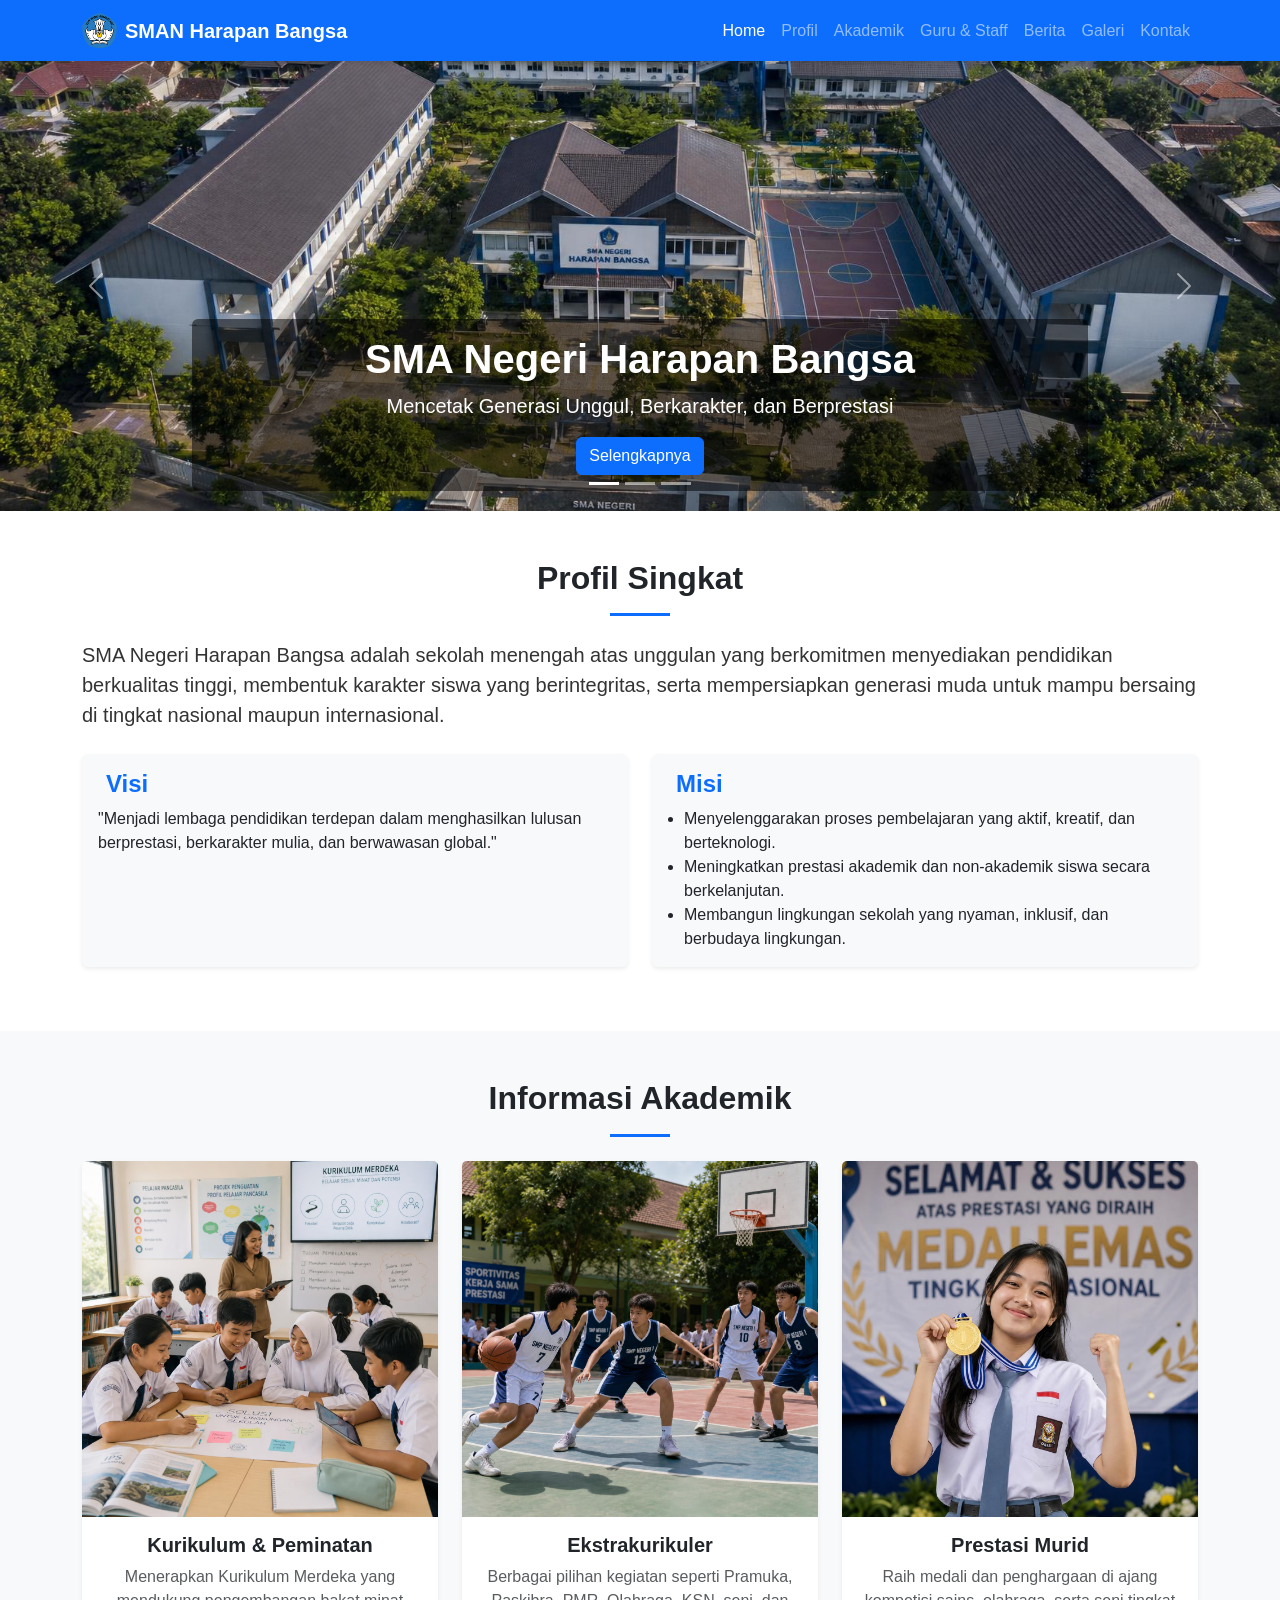
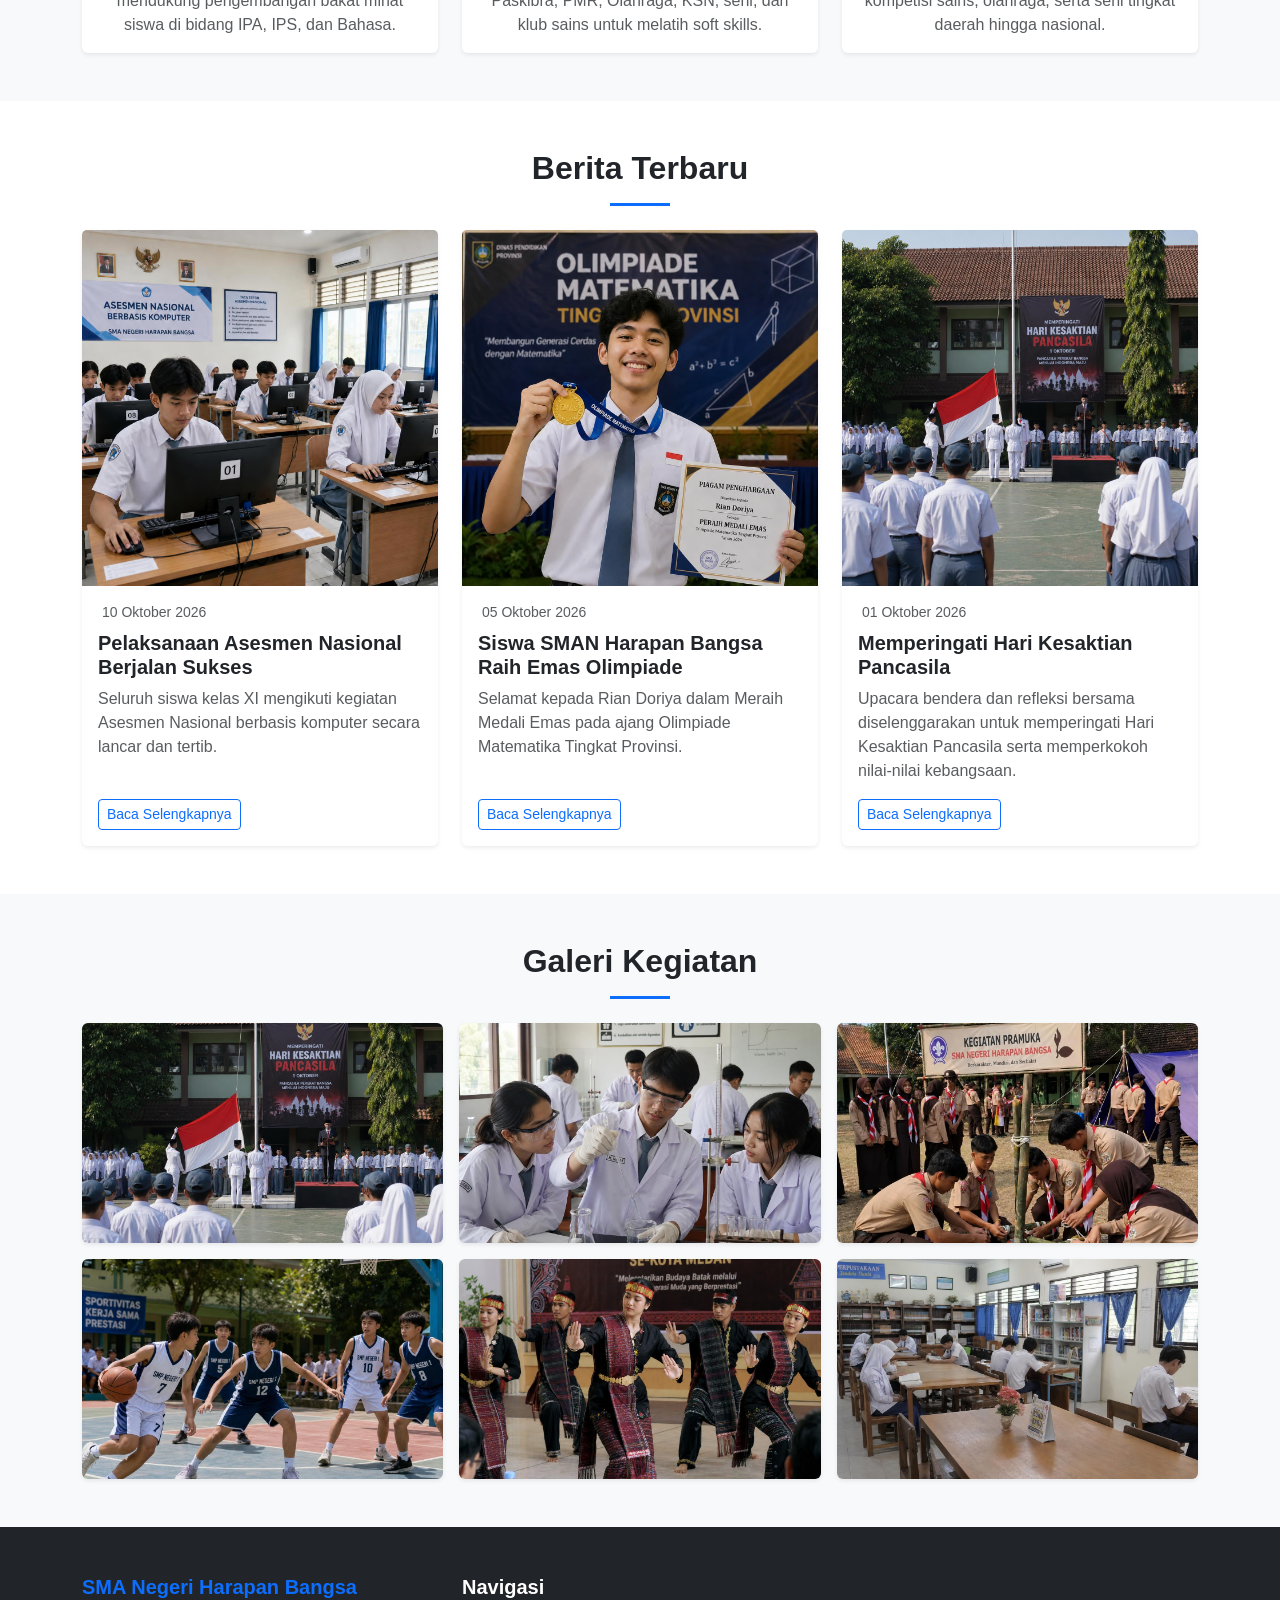
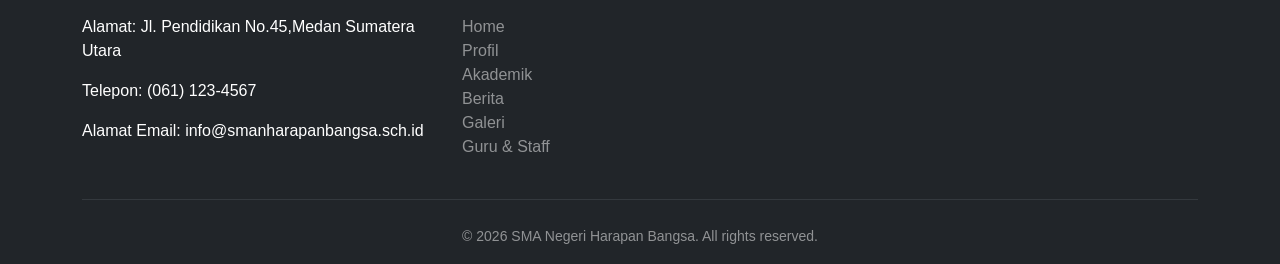
==== index.html @ 30ed32ff "Test Onde" ====
<!DOCTYPE html>
<html lang="id">
<head>
    <meta charset="UTF-8">
    <meta name="viewport" content="width=device-width, initial-scale=1.0">
    <title>SMA NEGERI HARAPAN BANGSA</title>
    <link rel="stylesheet" href="css/bootstrap.min.css">
    <link rel="stylesheet" href="style.css">
</head>
<body>
<header class="sticky-top">
    <nav class="navbar navbar-expand-lg navbar-dark bg-primary shadow-sm">
      <div class="container">
        <a class="navbar-brand d-flex align-items-center gap-2" href="#">
          <img src="images/logo-web.webp" alt="Logo SMA Negeri Harapan Bangsa" width="35" height="35" class="d-inline-block align-text-top">
          <span class="fw-bold">SMAN Harapan Bangsa</span>
        </a>
        <button class="navbar-toggler" type="button" data-bs-toggle="collapse" data-bs-target="#navbarNav" aria-controls="navbarNav" aria-expanded="false" aria-label="Toggle navigation">
          <span class="navbar-toggler-icon"></span>
        </button>
        <div class="collapse navbar-collapse" id="navbarNav">
          <ul class="navbar-nav ms-auto text-center">
            <li class="nav-item"><a class="nav-link active" href="#home">Home</a></li>
            <li class="nav-item"><a class="nav-link" href="#profil">Profil</a></li>
            <li class="nav-item"><a class="nav-link" href="#akademik">Akademik</a></li>
            <li class="nav-item"><a class="nav-link" href="Guru&Staff.html">Guru & Staff</a></li>
            <li class="nav-item"><a class="nav-link" href="#berita">Berita</a></li>
            <li class="nav-item"><a class="nav-link" href="#galeri">Galeri</a></li>
            <li class="nav-item"><a class="nav-link" href="#kontak">Kontak</a></li>
          </ul>
        </div>
      </div>
    </nav>
  </header>

    <main>
    <section id="home">
      <div id="heroCarousel" class="carousel slide" data-bs-ride="carousel">
        <div class="carousel-indicators">
          <button type="button" data-bs-target="#heroCarousel" data-bs-slide-to="0" class="active"></button>
          <button type="button" data-bs-target="#heroCarousel" data-bs-slide-to="1"></button>
          <button type="button" data-bs-target="#heroCarousel" data-bs-slide-to="2"></button>
        </div>
        <div class="carousel-inner">
          <div class="carousel-item active">
            <img src="images/gedung-sma.jpg" class="d-block w-100 hero-img" alt="Gedung SMA Negeri Harapan Bangsa">
            <div class="carousel-caption bg-dark-overlay rounded p-3">
              <h1 class="fw-bold">SMA Negeri Harapan Bangsa</h1>
              <p class="lead">Mencetak Generasi Unggul, Berkarakter, dan Berprestasi</p>
              <a href="#profil" class="btn btn-primary">Selengkapnya</a>
            </div>
          </div>
          <div class="carousel-item">
            <img src="images/guru-mengajar.jpg" class="d-block w-100 hero-img" alt="Kegiatan Belajar Mengajar">
            <div class="carousel-caption bg-dark-overlay rounded p-3">
              <h1 class="fw-bold">Fasilitas Nyaman & Kondusif</h1>
              <p class="lead">Mendukung Pembelajaran Digital dan Inovatif</p>
              <a href="#profil" class="btn btn-primary">Selengkapnya</a>
            </div>
          </div>
          <div class="carousel-item">
            <img src="images/prestasi-siswa.jpg" class="d-block w-100 hero-img" alt="Prestasi Siswa Sekolah">
            <div class="carousel-caption bg-dark-overlay rounded p-3">
              <h1 class="fw-bold">Prestasi Tanpa Batas</h1>
              <p class="lead">Mengembangkan Potensi Akademik dan Non-Akademik</p>
              <a href="#profil" class="btn btn-primary">Selengkapnya</a>
            </div>
          </div>
        </div>
        <button class="carousel-control-prev" type="button" data-bs-target="#heroCarousel" data-bs-slide="prev">
          <span class="carousel-control-prev-icon"></span>
        </button>
        <button class="carousel-control-next" type="button" data-bs-target="#heroCarousel" data-bs-slide="next">
          <span class="carousel-control-next-icon"></span>
        </button>
      </div>
    </section>

    <section id="profil" class="py-5">
      <div class="container">
        <div class="text-center mb-4">
          <h2 class="fw-bold section-title">Profil Singkat</h2>
          <hr class="title-line mx-auto">
        </div>
        <div class="row align-items-center">
          <div class="col-lg-12">
            <p class="text-justify lead mb-4">
              SMA Negeri Harapan Bangsa adalah sekolah menengah atas unggulan yang berkomitmen menyediakan pendidikan berkualitas tinggi, membentuk karakter siswa yang berintegritas, serta mempersiapkan generasi muda untuk mampu bersaing di tingkat nasional maupun internasional.
            </p>
            <div class="row mt-4">
              <div class="col-md-6 mb-3">
                <div class="card h-100 border-0 bg-light p-3 shadow-sm">
                  <h4 class="fw-bold text-primary"><i class="bi bi-eye me-2"></i>Visi</h4>
                  <p class="mb-0">"Menjadi lembaga pendidikan terdepan dalam menghasilkan lulusan berprestasi, berkarakter mulia, dan berwawasan global."</p>
                </div>
              </div>
              <div class="col-md-6 mb-3">
                <div class="card h-100 border-0 bg-light p-3 shadow-sm">
                  <h4 class="fw-bold text-primary"><i class="bi bi-bullseye me-2"></i>Misi</h4>
                  <ul class="mb-0 ps-3">
                    <li>Menyelenggarakan proses pembelajaran yang aktif, kreatif, dan berteknologi.</li>
                    <li>Meningkatkan prestasi akademik dan non-akademik siswa secara berkelanjutan.</li>
                    <li>Membangun lingkungan sekolah yang nyaman, inklusif, dan berbudaya lingkungan.</li>
                  </ul>
                </div>
              </div>
            </div>
          </div>
        </div>
      </div>
    </section>

    <section id="akademik" class="py-5 bg-light">
      <div class="container">
        <div class="text-center mb-4">
          <h2 class="fw-bold section-title">Informasi Akademik</h2>
          <hr class="title-line mx-auto">
        </div>
        <div class="row g-4">
          <div class="col-md-4">
            <div class="card h-100 text-center border-0 shadow-sm">
              <img src="images/kurikulum-merdeka.jpg" class="card-img-top card-fixed-img" alt="Kurikulum & Peminatan">
              <div class="card-body">
                <i class="bi bi-journal-bookmark-fill text-primary fs-1 mb-2"></i>
                <h5 class="card-title fw-bold">Kurikulum & Peminatan</h5>
                <p class="card-text text-muted">Menerapkan Kurikulum Merdeka yang mendukung pengembangan bakat minat siswa di bidang IPA, IPS, dan Bahasa.</p>
              </div>
            </div>
          </div>
          <div class="col-md-4">
            <div class="card h-100 text-center border-0 shadow-sm">
              <img src="images/ekskul-basket.jpg" class="card-img-top card-fixed-img" alt="Ekstrakurikuler Sekolah">
              <div class="card-body">
                <i class="bi bi-people-fill text-primary fs-1 mb-2"></i>
                <h5 class="card-title fw-bold">Ekstrakurikuler</h5>
                <p class="card-text text-muted">Berbagai pilihan kegiatan seperti Pramuka, Paskibra, PMR, Olahraga, KSN, seni, dan klub sains untuk melatih soft skills.</p>
              </div>
            </div>
          </div>
          <div class="col-md-4">
            <div class="card h-100 text-center border-0 shadow-sm">
              <img src="images/meraih-medali.jpg" class="card-img-top card-fixed-img" alt="Prestasi Siswa">
              <div class="card-body">
                <i class="bi bi-trophy-fill text-primary fs-1 mb-2"></i>
                <h5 class="card-title fw-bold">Prestasi Murid</h5>
                <p class="card-text text-muted">Raih medali dan penghargaan di ajang kompetisi sains, olahraga, serta seni tingkat daerah hingga nasional.</p>
              </div>
            </div>
          </div>
        </div>
      </div>
    </section>

    <section id="berita" class="py-5">
      <div class="container">
        <div class="text-center mb-4">
          <h2 class="fw-bold section-title">Berita Terbaru</h2>
          <hr class="title-line mx-auto">
        </div>
        <div class="row g-4">
          <div class="col-md-4">
            <div class="card h-100 shadow-sm border-0">
              <img src="images/asesmen-nas.jpg" class="card-img-top card-fixed-img" alt="Pelaksanaan Asesmen Nasional">
              <div class="card-body d-flex flex-column">
                <small class="text-muted mb-2"><i class="bi bi-calendar3 me-1"></i> 10 Oktober 2026</small>
                <h5 class="card-title fw-bold">Pelaksanaan Asesmen Nasional Berjalan Sukses</h5>
                <p class="card-text text-muted flex-grow-1">Seluruh siswa kelas XI mengikuti kegiatan Asesmen Nasional berbasis komputer secara lancar dan tertib.</p>
                <a href="#" class="btn btn-outline-primary btn-sm mt-auto align-self-start">Baca Selengkapnya</a>
              </div>
            </div>
          </div>
          <div class="col-md-4">
            <div class="card h-100 shadow-sm border-0">
              <img src="images/prestasi-rian.jpg" class="card-img-top card-fixed-img" alt="Juara 1 Olimpiade Sains">
              <div class="card-body d-flex flex-column">
                <small class="text-muted mb-2"><i class="bi bi-calendar3 me-1"></i> 05 Oktober 2026</small>
                <h5 class="card-title fw-bold">Siswa SMAN Harapan Bangsa Raih Emas Olimpiade</h5>
                <p class="card-text text-muted flex-grow-1">Selamat kepada Rian Doriya dalam Meraih Medali Emas pada ajang Olimpiade Matematika Tingkat Provinsi.</p>
                <a href="#" class="btn btn-outline-primary btn-sm mt-auto align-self-start">Baca Selengkapnya</a>
              </div>
            </div>
          </div>
          <div class="col-md-4">
            <div class="card h-100 shadow-sm border-0">
              <img src="images/hari-kesaktian.jpg" class="card-img-top card-fixed-img" alt="Kegiatan Bulan Bahasa">
              <div class="card-body d-flex flex-column">
                <small class="text-muted mb-2"><i class="bi bi-calendar3 me-1"></i> 01 Oktober 2026</small>
                <h5 class="card-title fw-bold">Memperingati Hari Kesaktian Pancasila</h5>
                <p class="card-text text-muted flex-grow-1">Upacara bendera dan refleksi bersama diselenggarakan untuk memperingati Hari Kesaktian Pancasila serta memperkokoh nilai-nilai kebangsaan.</p>
                <a href="#" class="btn btn-outline-primary btn-sm mt-auto align-self-start">Baca Selengkapnya</a>
              </div>
            </div>
          </div>
        </div>
      </div>
    </section>

    <section id="galeri" class="py-5 bg-light">
      <div class="container">
        <div class="text-center mb-4">
          <h2 class="fw-bold section-title">Galeri Kegiatan</h2>
          <hr class="title-line mx-auto">
        </div>
        <div class="row g-3">
          <div class="col-12 col-sm-6 col-md-4">
            <img src="images/hari-kesaktian.jpg" alt="Foto Kegiatan Upacara Bendera" class="img-fluid rounded gallery-img shadow-sm w-100">
          </div>
          <div class="col-12 col-sm-6 col-md-4">
            <img src="images/praktik-laboratorium.jpg" alt="Foto Kegiatan Praktikum Laboratorium" class="img-fluid rounded gallery-img shadow-sm w-100">
          </div>
          <div class="col-12 col-sm-6 col-md-4">
            <img src="images/kegiatan-pramuka.jpg" alt="Foto Kegiatan Pramuka" class="img-fluid rounded gallery-img shadow-sm w-100">
          </div>
          <div class="col-12 col-sm-6 col-md-4">
            <img src="images/ekskul-basket.jpg" alt="Foto Pertandingan Olahraga Basket" class="img-fluid rounded gallery-img shadow-sm w-100">
          </div>
          <div class="col-12 col-sm-6 col-md-4">
            <img src="images/lomba-tari.jpg" alt="Foto Seni Tari Tradisional" class="img-fluid rounded gallery-img shadow-sm w-100">
          </div>
          <div class="col-12 col-sm-6 col-md-4">
            <img src="images/perpustakaan-sma.jpg" alt="Foto Suasana Perpustakaan" class="img-fluid rounded gallery-img shadow-sm w-100">
          </div>
        </div>
      </div>
    </section>
  </main>

  <footer id="kontak" class="bg-dark text-white pt-5 pb-3">
    <div class="container">
      <div class="row g-4">
        <div class="col-md-6 col-lg-4">
          <h5 class="fw-bold text-primary mb-3">SMA Negeri Harapan Bangsa</h5>
          <p>Alamat: Jl. Pendidikan No.45,Medan Sumatera Utara</p>
          <p>Telepon: (061) 123-4567</p>
          <p>Alamat Email: info@smanharapanbangsa.sch.id</p>
        </div>

        <div class="col-md-6 col-lg-4">
          <h5 class="fw-bold mb-3">Navigasi</h5>
          <ul class="list-unstyled">
            <li><a href="#home" class="text-white-50 text-decoration-none">Home</a></li>
            <li><a href="#profil" class="text-white-50 text-decoration-none">Profil</a></li>
            <li><a href="#akademik" class="text-white-50 text-decoration-none">Akademik</a></li>
            <li><a href="#berita" class="text-white-50 text-decoration-none">Berita</a></li>
            <li><a href="#galeri" class="text-white-50 text-decoration-none">Galeri</a></li>
            <li><a href="Guru&Staff.html" class="text-white-50 text-decoration-none">Guru & Staff</a></li>
          </ul>
        </div>
      </div>
      <hr class="my-4 border-secondary">
      <div class="text-center text-white-50">
        <small>&copy; 2026 SMA Negeri Harapan Bangsa. All rights reserved.</small>
      </div>
    </div>
  </footer>

  <script src="js/bootstrap.bundle.min.js"></script>
</body>
</html>
---- style.css ----
:root {
  --primary-color: #0d6efd;
  --secondary-color: #0b5ed7;
  --dark-color: #212529;
  --light-bg: #f8f9fa;
}

body {
  font-family: 'Segoe UI', Tahoma, Geneva, Verdana, sans-serif;
  color: #333;
}

.section-title {
  color: var(--dark-color);
  position: relative;
}

.title-line {
  width: 60px;
  height: 3px;
  background-color: var(--primary-color);
  border: none;
  opacity: 1;
}

.hero-img {
  height: 450px;
  object-fit: cover;
}

.bg-dark-overlay {
  background-color: rgba(0, 0, 0, 0.5);
}

.card-fixed-img {
  height: auto;
  width: 100%;
}

.gallery-img {
  height: 220px;
  object-fit: cover;
  transition: transform 0.3s ease;
}

.gallery-img:hover {
  transform: scale(1.03);
}

@media (max-width: 576px) {
  .hero-img {
    height: 280px;
  }
}
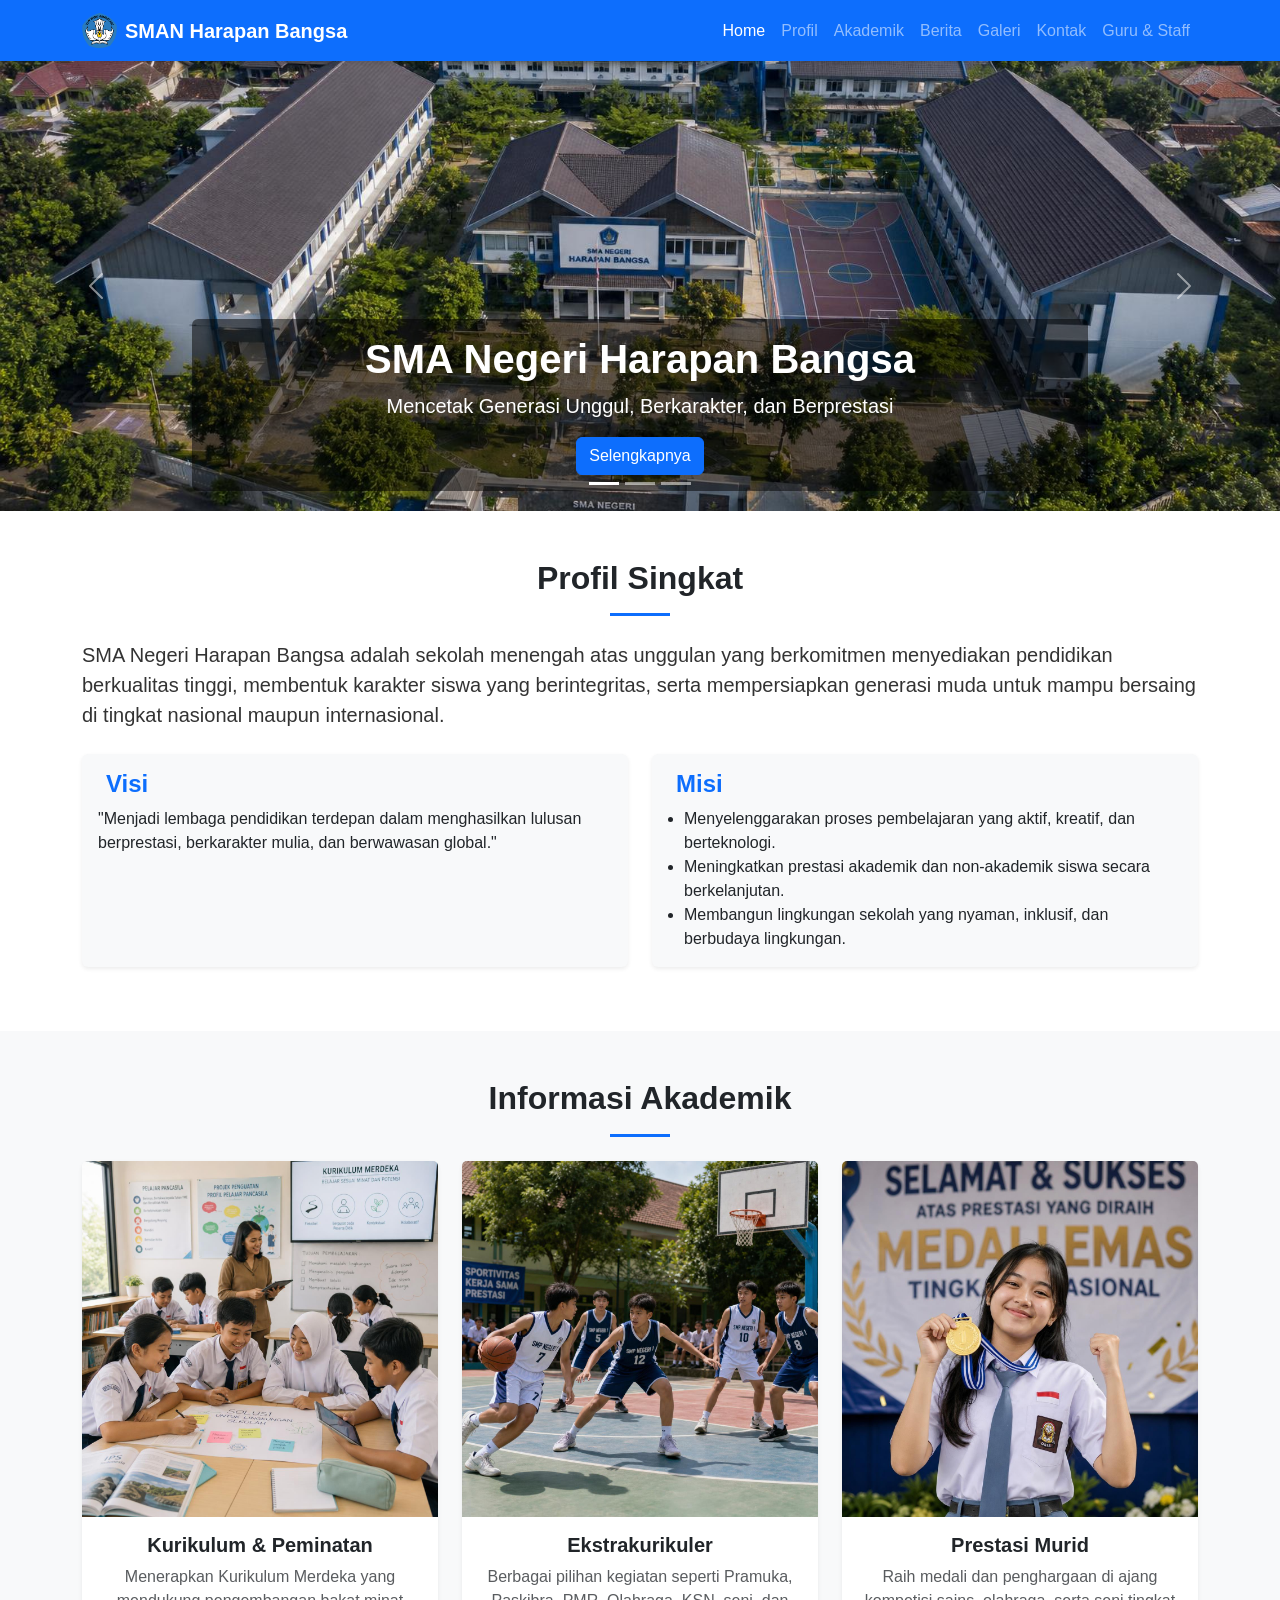
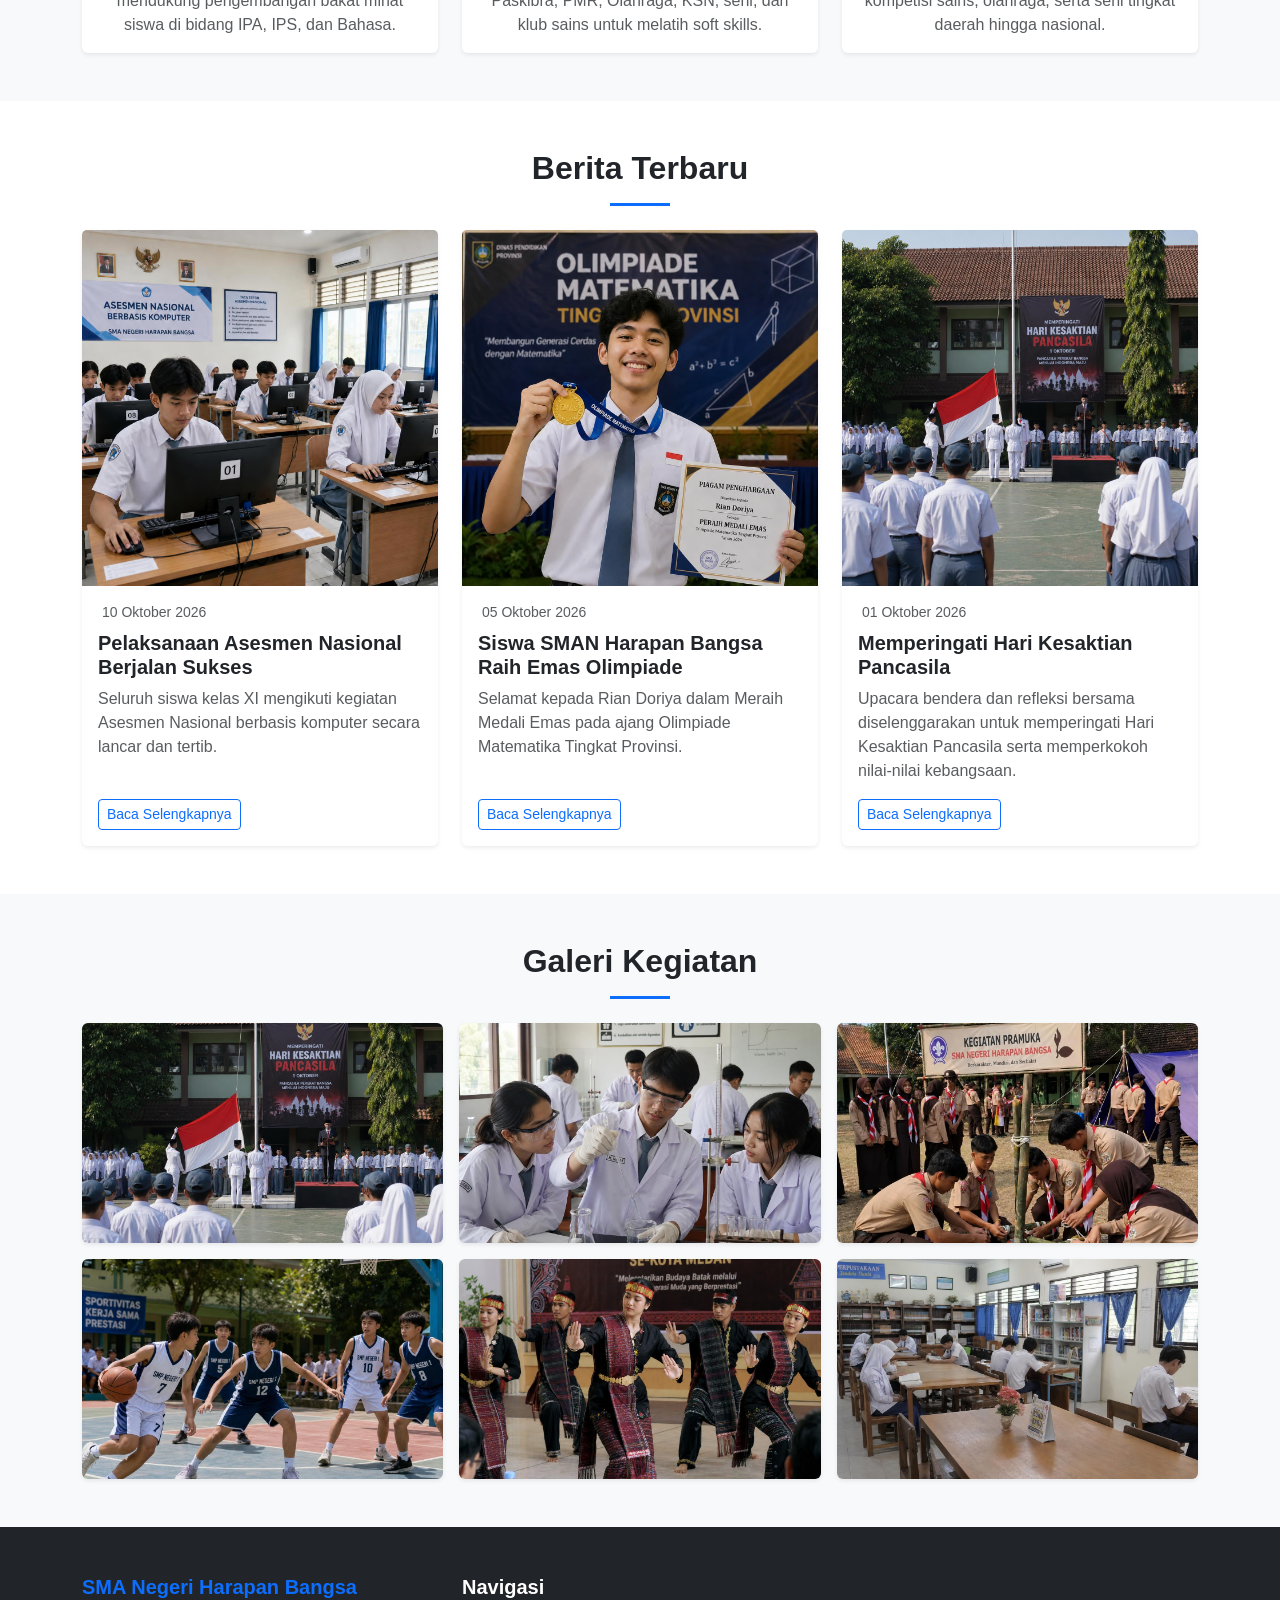
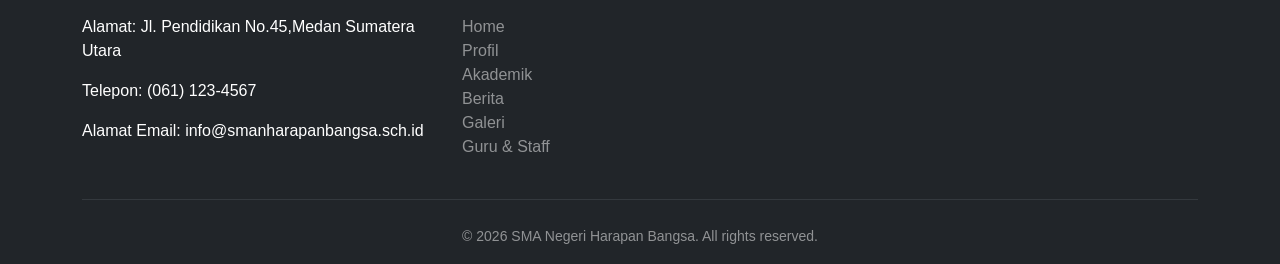
==== commit 5af70fcb: "Fix HTML encoding issues in index.html" ====
--- a/index.html
+++ b/index.html
@@ -23,10 +23,10 @@
             <li class="nav-item"><a class="nav-link active" href="#home">Home</a></li>
             <li class="nav-item"><a class="nav-link" href="#profil">Profil</a></li>
             <li class="nav-item"><a class="nav-link" href="#akademik">Akademik</a></li>
-            <li class="nav-item"><a class="nav-link" href="Guru&Staff.html">Guru & Staff</a></li>
             <li class="nav-item"><a class="nav-link" href="#berita">Berita</a></li>
             <li class="nav-item"><a class="nav-link" href="#galeri">Galeri</a></li>
             <li class="nav-item"><a class="nav-link" href="#kontak">Kontak</a></li>
+            <li class="nav-item"><a class="nav-link" href="Guru&Staff.html">Guru & Staff</a></li>
           </ul>
         </div>
       </div>
@@ -256,4 +256,4 @@
 
   <script src="js/bootstrap.bundle.min.js"></script>
 </body>
-</html>+</html>
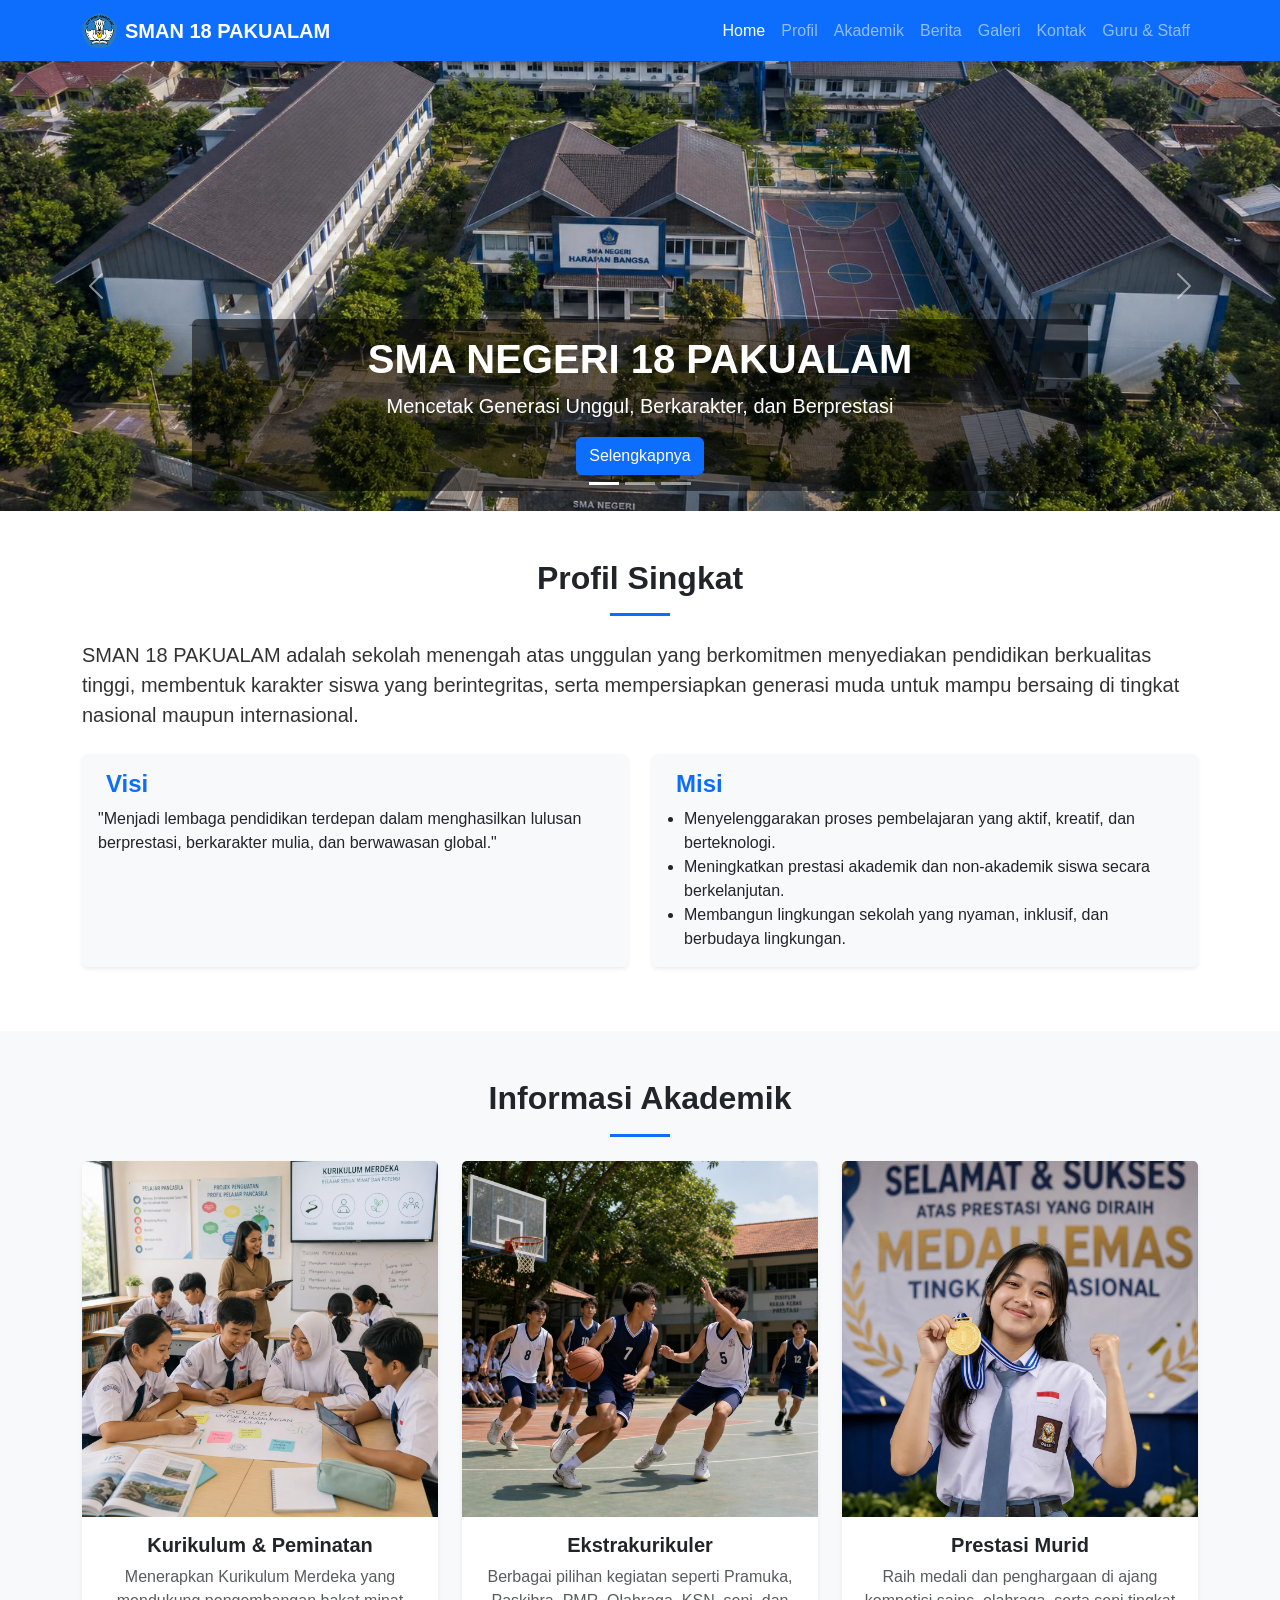
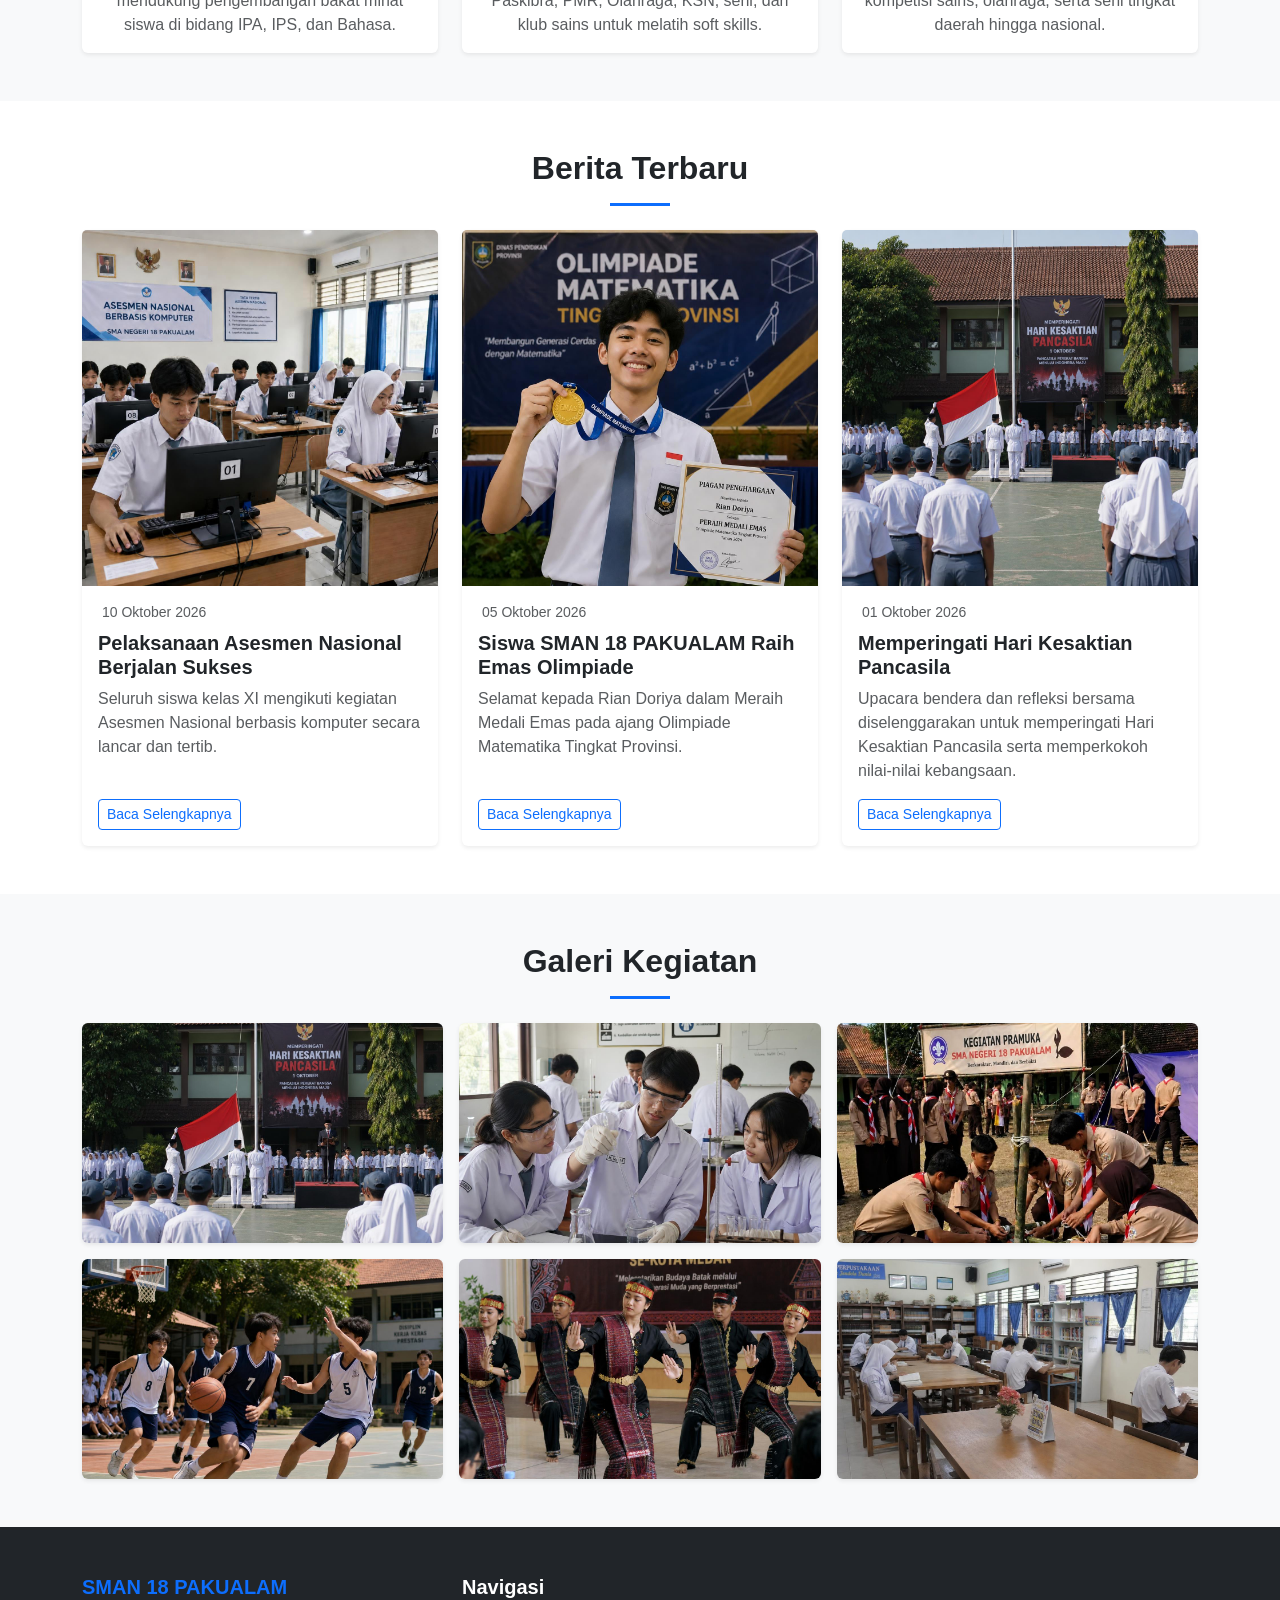
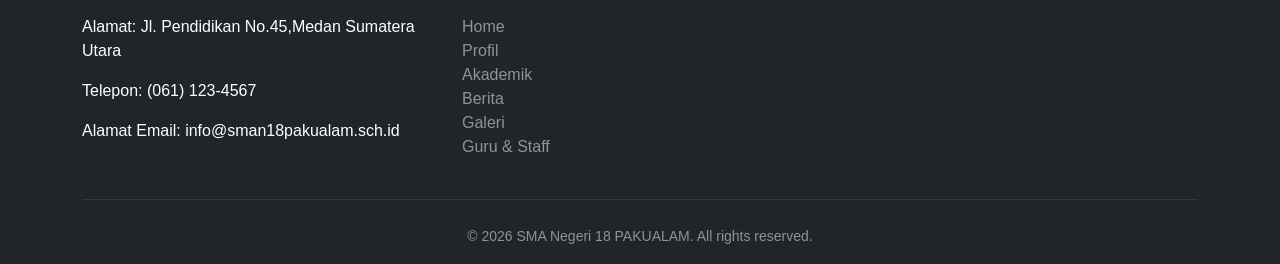
==== commit 014534cb: "Add files via upload" ====
--- a/index.html
+++ b/index.html
@@ -3,7 +3,7 @@
 <head>
     <meta charset="UTF-8">
     <meta name="viewport" content="width=device-width, initial-scale=1.0">
-    <title>SMA NEGERI HARAPAN BANGSA</title>
+    <title>SMAN 18 PAKUALAM</title>
     <link rel="stylesheet" href="css/bootstrap.min.css">
     <link rel="stylesheet" href="style.css">
 </head>
@@ -12,8 +12,8 @@
     <nav class="navbar navbar-expand-lg navbar-dark bg-primary shadow-sm">
       <div class="container">
         <a class="navbar-brand d-flex align-items-center gap-2" href="#">
-          <img src="images/logo-web.webp" alt="Logo SMA Negeri Harapan Bangsa" width="35" height="35" class="d-inline-block align-text-top">
-          <span class="fw-bold">SMAN Harapan Bangsa</span>
+          <img src="images/logo-web.webp" alt="Logo SMAN 18 PAKUALAM" width="35" height="35" class="d-inline-block align-text-top">
+          <span class="fw-bold">SMAN 18 PAKUALAM</span>
         </a>
         <button class="navbar-toggler" type="button" data-bs-toggle="collapse" data-bs-target="#navbarNav" aria-controls="navbarNav" aria-expanded="false" aria-label="Toggle navigation">
           <span class="navbar-toggler-icon"></span>
@@ -43,9 +43,9 @@
         </div>
         <div class="carousel-inner">
           <div class="carousel-item active">
-            <img src="images/gedung-sma.jpg" class="d-block w-100 hero-img" alt="Gedung SMA Negeri Harapan Bangsa">
+            <img src="images/gedung-sma.jpg" class="d-block w-100 hero-img" alt="Gedung SMAN 18 PAKUALAM">
             <div class="carousel-caption bg-dark-overlay rounded p-3">
-              <h1 class="fw-bold">SMA Negeri Harapan Bangsa</h1>
+              <h1 class="fw-bold">SMA NEGERI 18 PAKUALAM</h1>
               <p class="lead">Mencetak Generasi Unggul, Berkarakter, dan Berprestasi</p>
               <a href="#profil" class="btn btn-primary">Selengkapnya</a>
             </div>
@@ -85,7 +85,7 @@
         <div class="row align-items-center">
           <div class="col-lg-12">
             <p class="text-justify lead mb-4">
-              SMA Negeri Harapan Bangsa adalah sekolah menengah atas unggulan yang berkomitmen menyediakan pendidikan berkualitas tinggi, membentuk karakter siswa yang berintegritas, serta mempersiapkan generasi muda untuk mampu bersaing di tingkat nasional maupun internasional.
+              SMAN 18 PAKUALAM adalah sekolah menengah atas unggulan yang berkomitmen menyediakan pendidikan berkualitas tinggi, membentuk karakter siswa yang berintegritas, serta mempersiapkan generasi muda untuk mampu bersaing di tingkat nasional maupun internasional.
             </p>
             <div class="row mt-4">
               <div class="col-md-6 mb-3">
@@ -174,7 +174,7 @@
               <img src="images/prestasi-rian.jpg" class="card-img-top card-fixed-img" alt="Juara 1 Olimpiade Sains">
               <div class="card-body d-flex flex-column">
                 <small class="text-muted mb-2"><i class="bi bi-calendar3 me-1"></i> 05 Oktober 2026</small>
-                <h5 class="card-title fw-bold">Siswa SMAN Harapan Bangsa Raih Emas Olimpiade</h5>
+                <h5 class="card-title fw-bold">Siswa SMAN 18 PAKUALAM Raih Emas Olimpiade</h5>
                 <p class="card-text text-muted flex-grow-1">Selamat kepada Rian Doriya dalam Meraih Medali Emas pada ajang Olimpiade Matematika Tingkat Provinsi.</p>
                 <a href="#" class="btn btn-outline-primary btn-sm mt-auto align-self-start">Baca Selengkapnya</a>
               </div>
@@ -229,10 +229,10 @@
     <div class="container">
       <div class="row g-4">
         <div class="col-md-6 col-lg-4">
-          <h5 class="fw-bold text-primary mb-3">SMA Negeri Harapan Bangsa</h5>
+          <h5 class="fw-bold text-primary mb-3">SMAN 18 PAKUALAM</h5>
           <p>Alamat: Jl. Pendidikan No.45,Medan Sumatera Utara</p>
           <p>Telepon: (061) 123-4567</p>
-          <p>Alamat Email: info@smanharapanbangsa.sch.id</p>
+          <p>Alamat Email: info@sman18pakualam.sch.id</p>
         </div>
 
         <div class="col-md-6 col-lg-4">
@@ -249,11 +249,11 @@
       </div>
       <hr class="my-4 border-secondary">
       <div class="text-center text-white-50">
-        <small>&copy; 2026 SMA Negeri Harapan Bangsa. All rights reserved.</small>
+        <small>&copy; 2026 SMA Negeri 18 PAKUALAM. All rights reserved.</small>
       </div>
     </div>
   </footer>
 
   <script src="js/bootstrap.bundle.min.js"></script>
 </body>
-</html>
+</html>
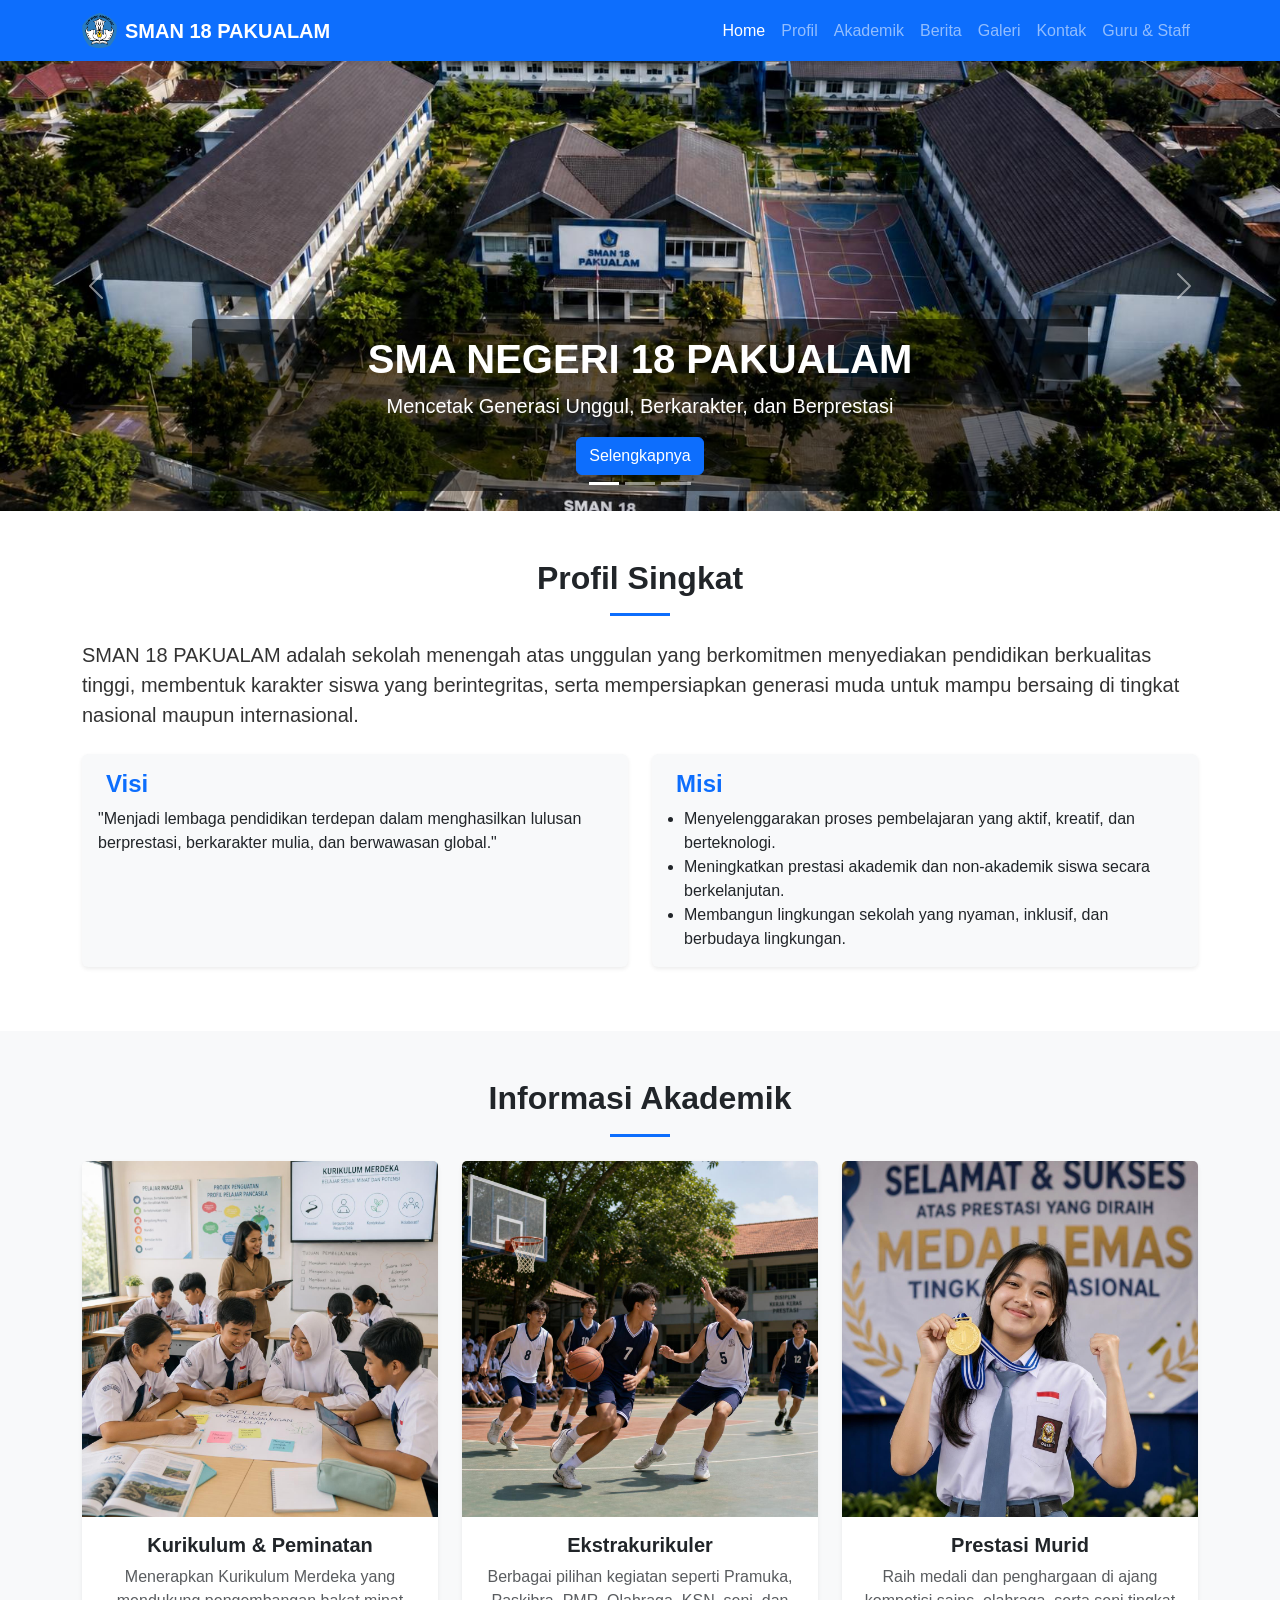
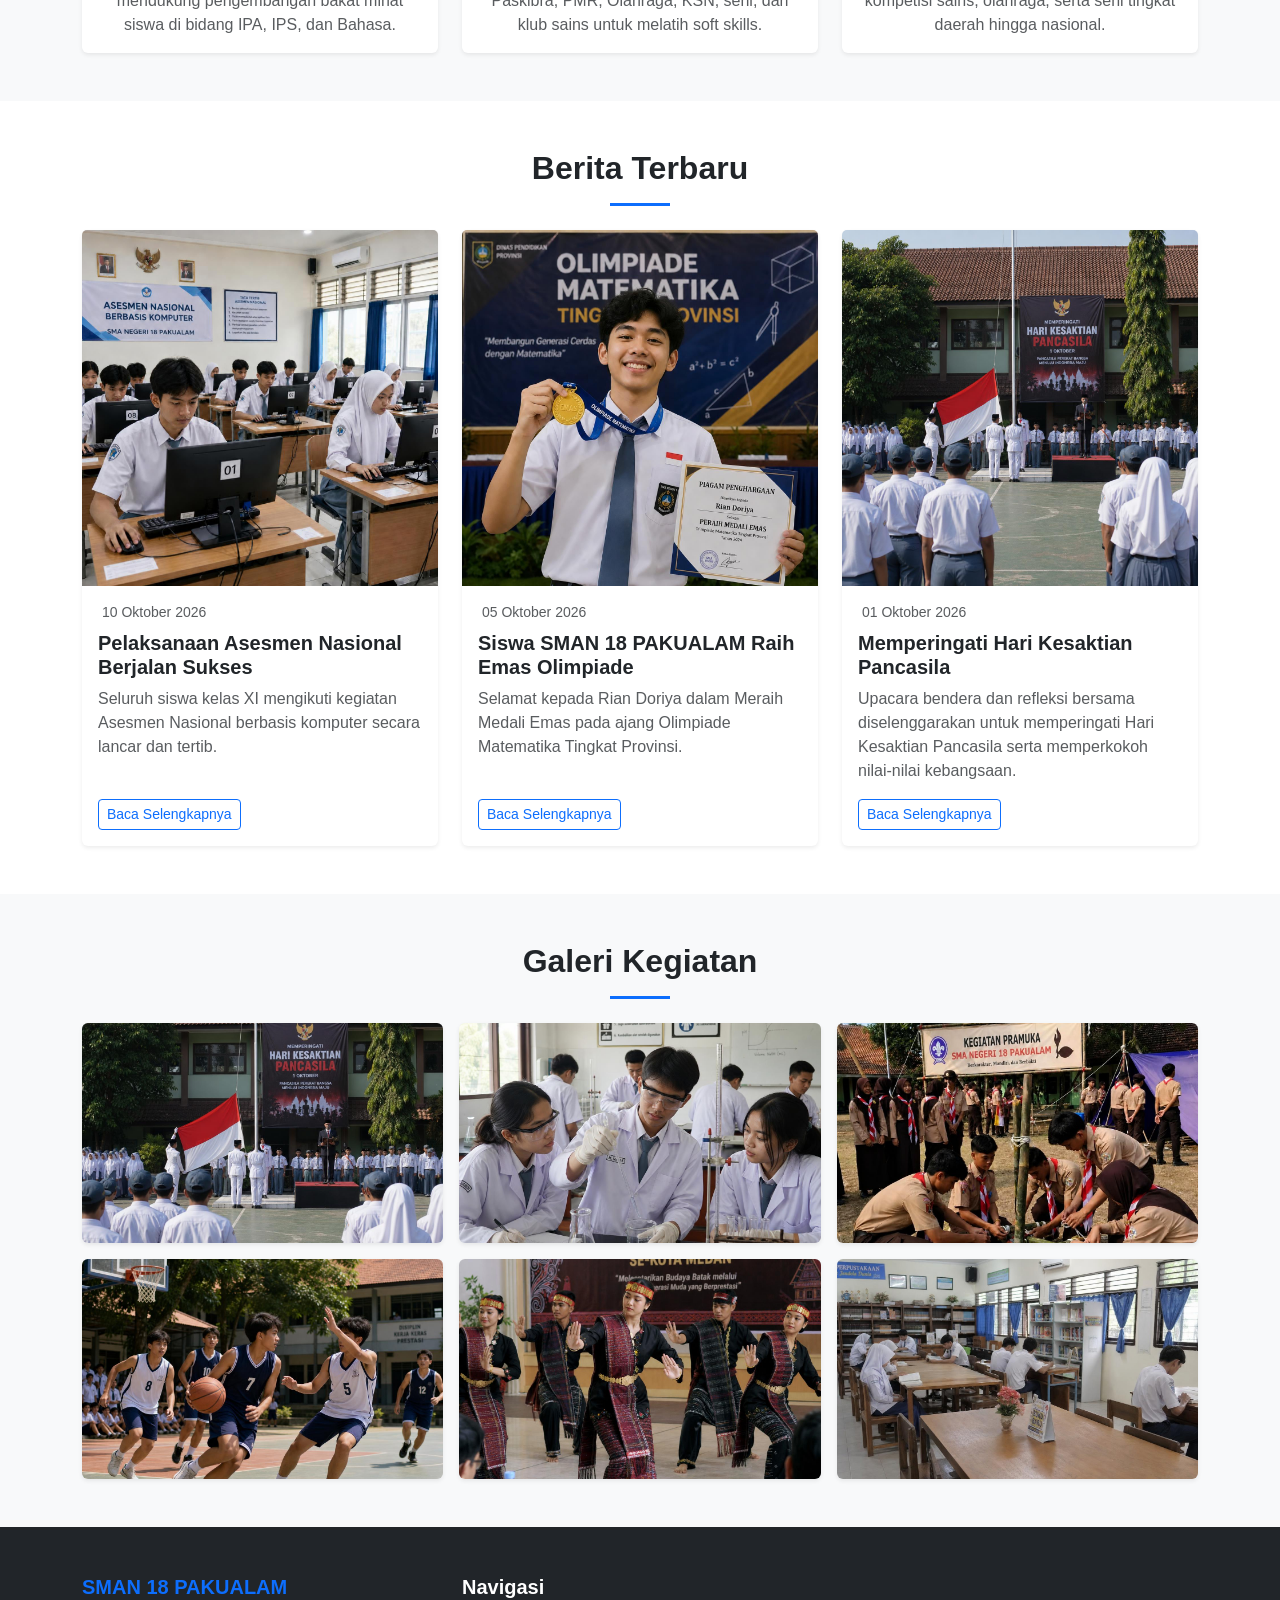
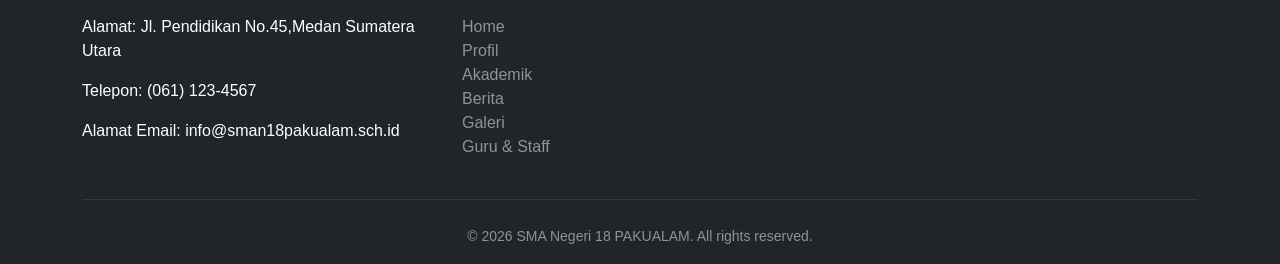
==== commit 8b35c24d: "Fix HTML encoding issues in index.html" ====
--- a/index.html
+++ b/index.html
@@ -51,7 +51,7 @@
             </div>
           </div>
           <div class="carousel-item">
-            <img src="images/guru-mengajar.jpg" class="d-block w-100 hero-img" alt="Kegiatan Belajar Mengajar">
+            <img src="images/guru-ngajar.jpg" class="d-block w-100 hero-img" alt="Kegiatan Belajar Mengajar">
             <div class="carousel-caption bg-dark-overlay rounded p-3">
               <h1 class="fw-bold">Fasilitas Nyaman & Kondusif</h1>
               <p class="lead">Mendukung Pembelajaran Digital dan Inovatif</p>
@@ -256,4 +256,4 @@
 
   <script src="js/bootstrap.bundle.min.js"></script>
 </body>
-</html>+</html>
